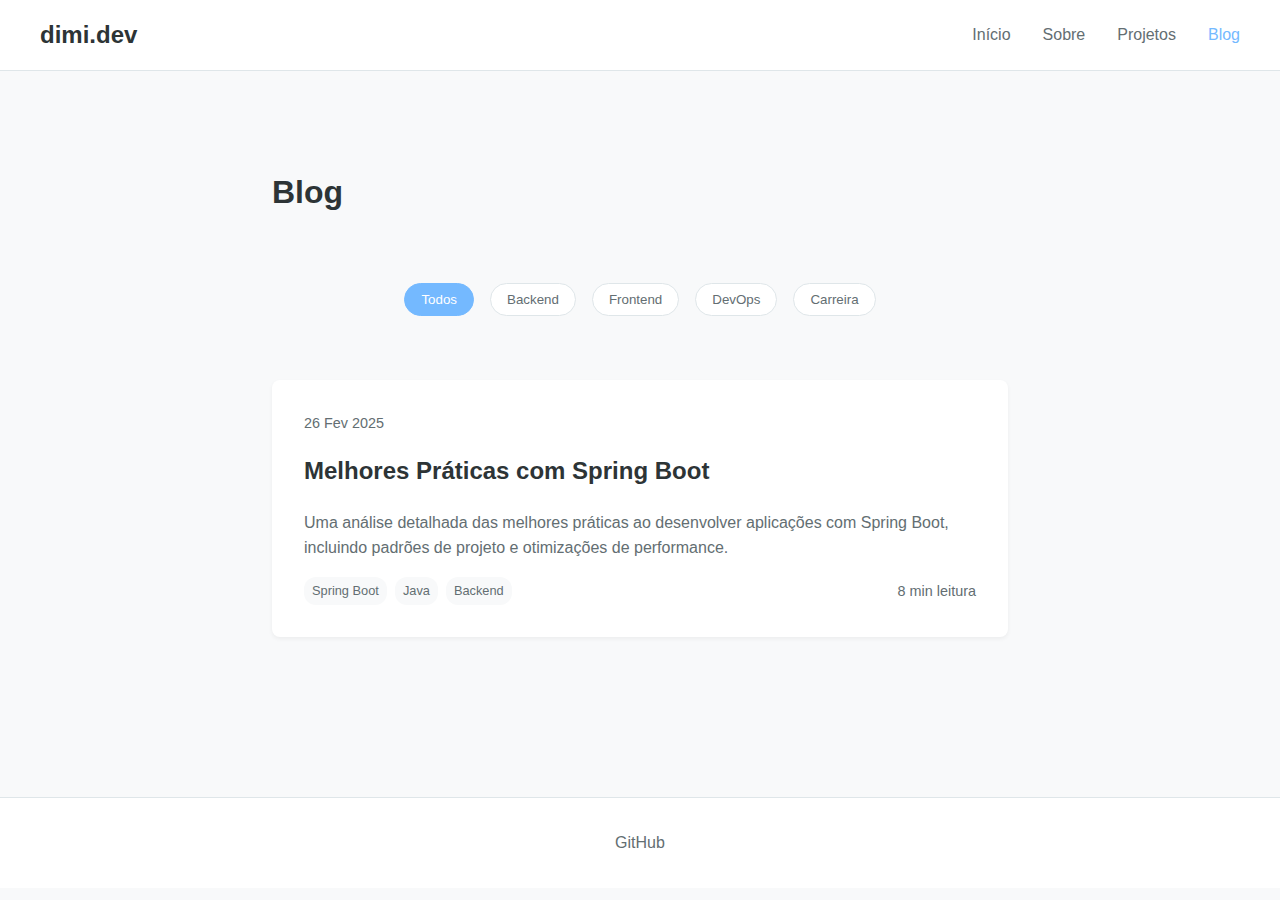
==== pages/blog/index.html @ 65cc78b2 "feat: blog" ====
<!DOCTYPE html>
<html lang="pt-BR">
<head>
    <meta charset="UTF-8">
    <meta name="viewport" content="width=device-width, initial-scale=1.0">
    <link rel="icon" href="/assets/img/favicon.ico" type="image/x-icon">
    <title>Blog | dimi.dev</title>
    <meta name="description" content="Artigos sobre desenvolvimento, tecnologia e experiências em programação">
    <link rel="stylesheet" href="/assets/css/style.css">
    <link rel="stylesheet" href="/assets/css/components/header.css">
    <link rel="stylesheet" href="/assets/css/pages/blog.css">
</head>
<body>
    <header class="header">
        <nav class="nav-container">
            <div class="logo">dimi.dev</div>
            <ul class="nav-links">
                <li><a href="/">Início</a></li>
                <li><a href="/pages/about.html">Sobre</a></li>
                <li><a href="/pages/projects.html">Projetos</a></li>
                <li><a href="/pages/blog" class="active">Blog</a></li>
            </ul>
        </nav>
    </header>

    <main class="main-content">
        <section class="blog-section">
            <h1>Blog</h1>
            
            <div class="blog-categories">
                <button class="category-btn active" data-category="all">Todos</button>
                <button class="category-btn" data-category="backend">Backend</button>
                <button class="category-btn" data-category="frontend">Frontend</button>
                <button class="category-btn" data-category="devops">DevOps</button>
                <button class="category-btn" data-category="career">Carreira</button>
            </div>

            <div class="posts-grid">
                <!-- Exemplo de post -->
                <article class="post-card" data-categories='["backend", "java"]'>
                    <div class="post-date">26 Fev 2025</div>
                    <h2 class="post-title">
                        <a href="/pages/blog/posts/spring-boot-best-practices.html">
                            Melhores Práticas com Spring Boot
                        </a>
                    </h2>
                    <p class="post-excerpt">
                        Uma análise detalhada das melhores práticas ao desenvolver aplicações com Spring Boot,
                        incluindo padrões de projeto e otimizações de performance.
                    </p>
                    <div class="post-meta">
                        <div class="post-tags">
                            <span class="tag">Spring Boot</span>
                            <span class="tag">Java</span>
                            <span class="tag">Backend</span>
                        </div>
                        <span class="read-time">8 min leitura</span>
                    </div>
                </article>
            </div>
        </section>
    </main>

    <footer class="footer">
        <div class="footer-content">
            <div class="social-links">
                <a href="https://github.com/dimidotdev" target="_blank" rel="noopener">GitHub</a>
            </div>
        </div>
    </footer>

    <script src="/assets/js/main.js"></script>
    <script src="/assets/js/blog.js"></script>
</body>
</html>
---- assets/css/style.css ----
:root {
  /* Cores principais - tons pastel suaves */
  --bg-primary: #f8f9fa;
  --bg-secondary: #ffffff;
  --text-primary: #2d3436;
  --text-secondary: #636e72;
  --accent-color: #74b9ff;
  --border-color: #dfe6e9;
  
  /* Espaçamento */
  --spacing-xs: 0.5rem;
  --spacing-sm: 1rem;
  --spacing-md: 2rem;
  --spacing-lg: 4rem;
  
  /* Fontes */
  --font-sans: -apple-system, BlinkMacSystemFont, 'Segoe UI', Roboto, Oxygen,
               Ubuntu, Cantarell, 'Open Sans', 'Helvetica Neue', sans-serif;
}

* {
  margin: 0;
  padding: 0;
  box-sizing: border-box;
}

body {
  font-family: var(--font-sans);
  background-color: var(--bg-primary);
  color: var(--text-primary);
  line-height: 1.6;
}

.header {
  background-color: var(--bg-secondary);
  border-bottom: 1px solid var(--border-color);
  padding: var(--spacing-sm) var(--spacing-md);
  position: sticky;
  top: 0;
  z-index: 1000;
}

.nav-container {
  max-width: 1200px;
  margin: 0 auto;
  display: flex;
  justify-content: space-between;
  align-items: center;
}

.logo {
  font-size: 1.5rem;
  font-weight: 600;
  color: var(--text-primary);
}

.nav-links {
  display: flex;
  gap: var(--spacing-md);
  list-style: none;
}

.nav-links a {
  text-decoration: none;
  color: var(--text-secondary);
  transition: color 0.3s ease;
}

.nav-links a:hover,
.nav-links a.active {
  color: var(--accent-color);
}

.main-content {
  max-width: 1200px;
  margin: 0 auto;
  padding: var(--spacing-lg);
}

.hero {
  text-align: center;
  padding: var(--spacing-lg) 0;
}

.title {
  font-size: 3rem;
  margin-bottom: var(--spacing-sm);
}

.subtitle {
  font-size: 1.5rem;
  color: var(--text-secondary);
  margin-bottom: var(--spacing-md);
}

.tech-stack {
  display: flex;
  gap: var(--spacing-sm);
  justify-content: center;
  flex-wrap: wrap;
}

.tech {
  padding: var(--spacing-xs) var(--spacing-sm);
  background-color: var(--bg-secondary);
  border: 1px solid var(--border-color);
  border-radius: 20px;
  font-size: 0.9rem;
}

/* Seções */
section {
  margin-bottom: var(--spacing-lg);
}

h2 {
  font-size: 2rem;
  margin-bottom: var(--spacing-md);
}

/* Grid para projetos e posts */
.projects-grid,
.posts-grid {
  display: grid;
  grid-template-columns: repeat(auto-fit, minmax(300px, 1fr));
  gap: var(--spacing-md);
}

/* Footer */
.footer {
  background-color: var(--bg-secondary);
  border-top: 1px solid var(--border-color);
  padding: var(--spacing-md);
  margin-top: var(--spacing-lg);
}

.footer-content {
  max-width: 1200px;
  margin: 0 auto;
  text-align: center;
}

.social-links a {
  color: var(--text-secondary);
  text-decoration: none;
  margin: 0 var(--spacing-sm);
}

.social-links a:hover {
  color: var(--accent-color);
}

/* Responsividade */
@media (max-width: 768px) {
  .nav-container {
      flex-direction: column;
      gap: var(--spacing-sm);
  }

  .nav-links {
      gap: var(--spacing-sm);
  }

  .title {
      font-size: 2rem;
  }

  .subtitle {
      font-size: 1.2rem;
  }
}
---- assets/css/pages/blog.css ----
.blog-section {
  max-width: 800px;
  margin: 0 auto;
  padding: var(--spacing-md);
}

.blog-categories {
  display: flex;
  gap: var(--spacing-sm);
  margin: var(--spacing-lg) 0;
  flex-wrap: wrap;
  justify-content: center;
}

.category-btn {
  padding: var(--spacing-xs) var(--spacing-sm);
  border: 1px solid var(--border-color);
  background: var(--bg-secondary);
  color: var(--text-secondary);
  border-radius: 20px;
  cursor: pointer;
  transition: all 0.3s ease;
}

.category-btn:hover,
.category-btn.active {
  background: var(--accent-color);
  color: white;
  border-color: var(--accent-color);
}

.posts-grid {
  display: flex;
  flex-direction: column;
  gap: var(--spacing-lg);
  margin-top: var(--spacing-lg);
}

.post-card {
  background: var(--bg-secondary);
  border-radius: 8px;
  padding: var(--spacing-md);
  box-shadow: 0 2px 4px rgba(0, 0, 0, 0.05);
  transition: transform 0.3s ease;
}

.post-card:hover {
  transform: translateY(-2px);
}

.post-date {
  color: var(--text-secondary);
  font-size: 0.9rem;
  margin-bottom: var(--spacing-xs);
}

.post-title {
  margin-bottom: var(--spacing-sm);
}

.post-title a {
  color: var(--text-primary);
  text-decoration: none;
  font-size: 1.5rem;
  line-height: 1.4;
}

.post-title a:hover {
  color: var(--accent-color);
}

.post-excerpt {
  color: var(--text-secondary);
  line-height: 1.6;
  margin-bottom: var(--spacing-sm);
}

.post-meta {
  display: flex;
  justify-content: space-between;
  align-items: center;
  margin-top: var(--spacing-sm);
}

.post-tags {
  display: flex;
  gap: var(--spacing-xs);
  flex-wrap: wrap;
}

.tag {
  background: var(--bg-primary);
  padding: 4px 8px;
  border-radius: 12px;
  font-size: 0.8rem;
  color: var(--text-secondary);
}

.read-time {
  color: var(--text-secondary);
  font-size: 0.9rem;
}

@media (max-width: 768px) {
  .blog-categories {
      justify-content: flex-start;
      overflow-x: auto;
      padding-bottom: var(--spacing-xs);
  }
  
  .post-meta {
      flex-direction: column;
      align-items: flex-start;
      gap: var(--spacing-xs);
  }
}
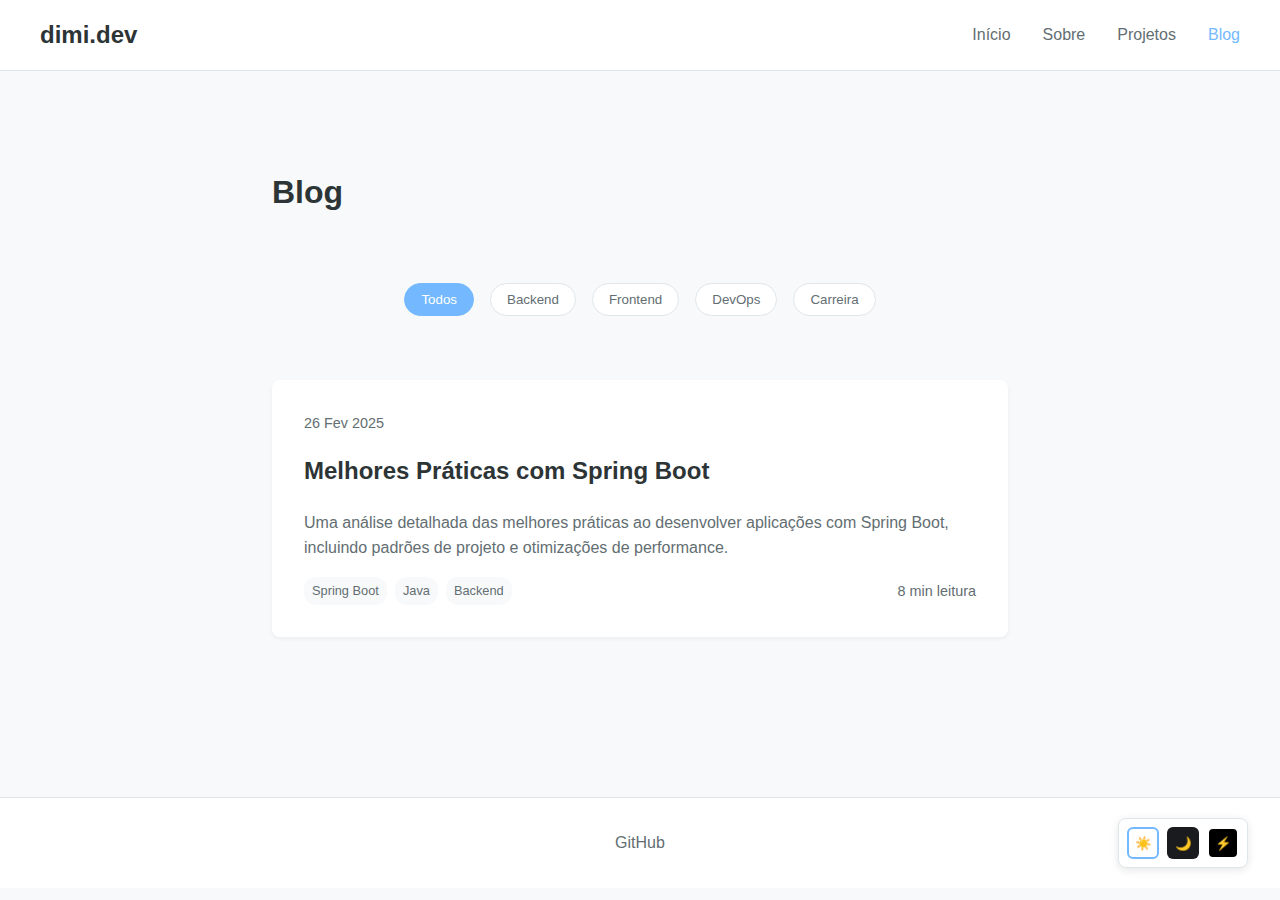
==== commit 45458eee: "feat: theme" ====
--- a/pages/blog/index.html
+++ b/pages/blog/index.html
@@ -9,6 +9,9 @@
     <link rel="stylesheet" href="/assets/css/style.css">
     <link rel="stylesheet" href="/assets/css/components/header.css">
     <link rel="stylesheet" href="/assets/css/pages/blog.css">
+    <meta name="color-scheme" content="light dark">
+    <script src="/assets/js/theme.js"></script>
+    <link rel="stylesheet" href="/assets/css/themes.css">
 </head>
 <body>
     <header class="header">
@@ -21,6 +24,18 @@
                 <li><a href="/pages/blog" class="active">Blog</a></li>
             </ul>
         </nav>
+        <div class="theme-switcher">
+            <button class="theme-btn" data-theme="light" title="Tema Claro">
+                ☀️
+            </button>
+            <button class="theme-btn" data-theme="dark" title="Tema Escuro">
+                🌙
+            </button>
+            <button class="theme-btn" data-theme="high-contrast" title="Alto Contraste">
+                ⚡
+            </button>
+        </div>
+    </nav>
     </header>
 
     <main class="main-content">
--- a/assets/css/themes.css
+++ b/assets/css/themes.css
@@ -0,0 +1,131 @@
+/* Temas */
+:root {
+  /* Tema Claro (Padrão) */
+  --light-bg-primary: #f8f9fa;
+  --light-bg-secondary: #ffffff;
+  --light-text-primary: #2d3436;
+  --light-text-secondary: #636e72;
+  --light-accent-color: #74b9ff;
+  --light-border-color: #dfe6e9;
+  --light-hover-color: #0984e3;
+  --light-code-bg: #f1f3f5;
+
+  /* Tema Escuro */
+  --dark-bg-primary: #1a1b1e;
+  --dark-bg-secondary: #2d2e32;
+  --dark-text-primary: #e9ecef;
+  --dark-text-secondary: #adb5bd;
+  --dark-accent-color: #74b9ff;
+  --dark-border-color: #4a4b4f;
+  --dark-hover-color: #0984e3;
+  --dark-code-bg: #2d2e32;
+
+  /* Tema Alto Contraste */
+  --hc-bg-primary: #000000;
+  --hc-bg-secondary: #0a0a0a;
+  --hc-text-primary: #ffffff;
+  --hc-text-secondary: #f8f9fa;
+  --hc-accent-color: #ffff00;
+  --hc-border-color: #ffffff;
+  --hc-hover-color: #ffff00;
+  --hc-code-bg: #1a1a1a;
+}
+
+/* Tema Claro (Padrão) */
+:root[data-theme="light"] {
+  --bg-primary: var(--light-bg-primary);
+  --bg-secondary: var(--light-bg-secondary);
+  --text-primary: var(--light-text-primary);
+  --text-secondary: var(--light-text-secondary);
+  --accent-color: var(--light-accent-color);
+  --border-color: var(--light-border-color);
+  --hover-color: var(--light-hover-color);
+  --code-bg: var(--light-code-bg);
+}
+
+/* Tema Escuro */
+:root[data-theme="dark"] {
+  --bg-primary: var(--dark-bg-primary);
+  --bg-secondary: var(--dark-bg-secondary);
+  --text-primary: var(--dark-text-primary);
+  --text-secondary: var(--dark-text-secondary);
+  --accent-color: var(--dark-accent-color);
+  --border-color: var(--dark-border-color);
+  --hover-color: var(--dark-hover-color);
+  --code-bg: var(--dark-code-bg);
+}
+
+/* Tema Alto Contraste */
+:root[data-theme="high-contrast"] {
+  --bg-primary: var(--hc-bg-primary);
+  --bg-secondary: var(--hc-bg-secondary);
+  --text-primary: var(--hc-text-primary);
+  --text-secondary: var(--hc-text-secondary);
+  --accent-color: var(--hc-accent-color);
+  --border-color: var(--hc-border-color);
+  --hover-color: var(--hc-hover-color);
+  --code-bg: var(--hc-code-bg);
+}
+
+/* Transições suaves entre temas */
+body {
+  transition: background-color 0.3s ease, color 0.3s ease;
+}
+
+/* Seletor de Tema Component */
+.theme-switcher {
+  position: fixed;
+  bottom: 2rem;
+  right: 2rem;
+  background: var(--bg-secondary);
+  border: 1px solid var(--border-color);
+  border-radius: 8px;
+  padding: 0.5rem;
+  box-shadow: 0 2px 8px rgba(0, 0, 0, 0.1);
+  z-index: 1000;
+  display: flex;
+  gap: 0.5rem;
+}
+
+.theme-btn {
+  width: 32px;
+  height: 32px;
+  border-radius: 6px;
+  border: 2px solid transparent;
+  cursor: pointer;
+  display: flex;
+  align-items: center;
+  justify-content: center;
+  transition: all 0.3s ease;
+}
+
+.theme-btn:hover {
+  transform: scale(1.1);
+}
+
+.theme-btn.active {
+  border-color: var(--accent-color);
+}
+
+.theme-btn[data-theme="light"] {
+  background: #ffffff;
+  color: #2d3436;
+}
+
+.theme-btn[data-theme="dark"] {
+  background: #1a1b1e;
+  color: #ffffff;
+}
+
+.theme-btn[data-theme="high-contrast"] {
+  background: #000000;
+  color: #ffffff;
+  border: 2px solid #ffffff;
+}
+
+@media (max-width: 768px) {
+  .theme-switcher {
+      bottom: 1rem;
+      right: 1rem;
+  }
+}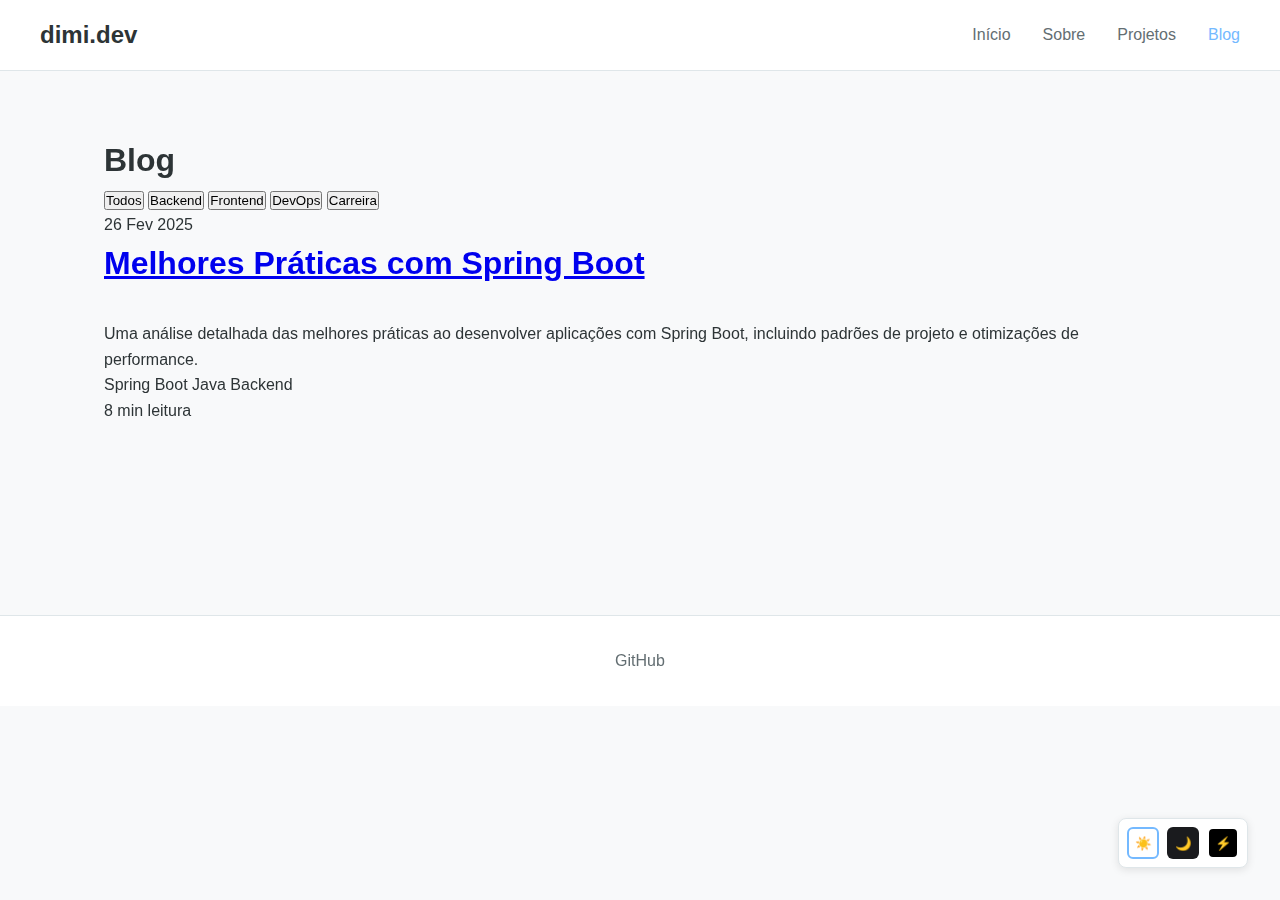
==== commit 8139089b: "fix: themes" ====
--- a/pages/blog/index.html
+++ b/pages/blog/index.html
@@ -3,15 +3,18 @@
 <head>
     <meta charset="UTF-8">
     <meta name="viewport" content="width=device-width, initial-scale=1.0">
+    <meta name="color-scheme" content="light dark">
     <link rel="icon" href="/assets/img/favicon.ico" type="image/x-icon">
-    <title>Blog | dimi.dev</title>
-    <meta name="description" content="Artigos sobre desenvolvimento, tecnologia e experiências em programação">
+    <title>dimi.dev</title>
+    <meta name="description" content="Portfolio de desenvolvedor fullstack especializado em Java, Spring, React e tecnologias web modernas">
+    
+    <!-- Estilos -->
     <link rel="stylesheet" href="/assets/css/style.css">
     <link rel="stylesheet" href="/assets/css/components/header.css">
-    <link rel="stylesheet" href="/assets/css/pages/blog.css">
-    <meta name="color-scheme" content="light dark">
-    <script src="/assets/js/theme.js"></script>
+    <link rel="stylesheet" href="/assets/css/pages/home.css">
     <link rel="stylesheet" href="/assets/css/themes.css">
+    <link rel="stylesheet" href="/assets/css/animations.css">
+    <link rel="stylesheet" href="/assets/css/components/notifications.css">
 </head>
 <body>
     <header class="header">
@@ -84,7 +87,66 @@
         </div>
     </footer>
 
+    <!-- Scripts -->
     <script src="/assets/js/main.js"></script>
     <script src="/assets/js/blog.js"></script>
+    <script src="/assets/js/main.js"></script>
+    <script src="/assets/js/theme.js"></script>
+    <script src="/assets/js/matrix-effect.js"></script>
+    <script src="/assets/js/notifications.js"></script>
+    <script src="/assets/js/idle-detector.js"></script>
+    <script src="/assets/js/performance.js"></script>
+    <script src="/assets/js/keyboard-shortcuts.js"></script>
+
+    <script>
+        // Inicialização de todos os componentes
+        document.addEventListener('DOMContentLoaded', () => {
+            // Inicializar o gerenciador de temas
+            const themeManager = new ThemeManager();
+
+            // Inicializar o efeito matrix
+            const matrixEffect = new MatrixEffect();
+            
+            // Observar mudanças de tema para ativar/desativar efeito matrix
+            const observer = new MutationObserver((mutations) => {
+                mutations.forEach((mutation) => {
+                    if (mutation.attributeName === 'data-theme') {
+                        const currentTheme = document.documentElement.getAttribute('data-theme');
+                        if (currentTheme === 'high-contrast') {
+                            matrixEffect.start();
+                            NotificationSystem.show('Modo Matrix ativado! 🎭', 'info');
+                        } else {
+                            matrixEffect.stop();
+                        }
+                    }
+                });
+            });
+
+            observer.observe(document.documentElement, {
+                attributes: true,
+                attributeFilter: ['data-theme']
+            });
+
+            // Inicializar detector de inatividade
+            new IdleDetector();
+
+            // Inicializar otimizador de performance
+            PerformanceOptimizer.initializeLazyLoading();
+
+            // Inicializar atalhos de teclado
+            KeyboardShortcuts.initialize();
+
+            // Configurar notificações para mudança de tema
+            const originalSetTheme = themeManager.setTheme.bind(themeManager);
+            themeManager.setTheme = (theme) => {
+                originalSetTheme(theme);
+                const themeNames = {
+                    'light': 'claro ☀️',
+                    'dark': 'escuro 🌙',
+                };
+                NotificationSystem.show(`Tema ${themeNames[theme]} ativado!`, 'success');
+            };
+        });
+    </script>
 </body>
 </html>--- a/assets/css/themes.css
+++ b/assets/css/themes.css
@@ -25,9 +25,9 @@
   --hc-bg-secondary: #0a0a0a;
   --hc-text-primary: #ffffff;
   --hc-text-secondary: #f8f9fa;
-  --hc-accent-color: #ffff00;
+  --hc-accent-color: #2a79f8;
   --hc-border-color: #ffffff;
-  --hc-hover-color: #ffff00;
+  --hc-hover-color: #2a79f8;
   --hc-code-bg: #1a1a1a;
 }
 
--- a/assets/css/animations.css
+++ b/assets/css/animations.css
@@ -0,0 +1,34 @@
+/* Animações de transição suaves */
+.fade-transition {
+  animation: fadeIn 0.3s ease-in-out;
+}
+
+@keyframes fadeIn {
+  from {
+      opacity: 0;
+      transform: translateY(10px);
+  }
+  to {
+      opacity: 1;
+      transform: translateY(0);
+  }
+}
+
+/* Animação para cards */
+.card-hover {
+  transition: all 0.3s cubic-bezier(0.4, 0, 0.2, 1);
+}
+
+.card-hover:hover {
+  transform: translateY(-4px);
+  box-shadow: 0 12px 24px rgba(0, 0, 0, 0.1);
+}
+
+/* Animação para o switch de tema */
+.theme-btn {
+  transition: transform 0.2s cubic-bezier(0.4, 0, 0.2, 1);
+}
+
+.theme-btn:hover {
+  transform: rotate(12deg) scale(1.1);
+}--- a/assets/css/components/notifications.css
+++ b/assets/css/components/notifications.css
@@ -0,0 +1,39 @@
+.notification {
+  position: fixed;
+  top: 20px;
+  right: 20px;
+  padding: 12px 24px;
+  border-radius: 8px;
+  background: var(--bg-secondary);
+  color: var(--text-primary);
+  box-shadow: 0 4px 12px rgba(0, 0, 0, 0.15);
+  z-index: 1000;
+  max-width: 300px;
+}
+
+.notification.success {
+  border-left: 4px solid #00b894;
+}
+
+.notification.info {
+  border-left: 4px solid #0984e3;
+}
+
+.notification.warning {
+  border-left: 4px solid #fdcb6e;
+}
+
+.notification.error {
+  border-left: 4px solid #d63031;
+}
+
+@media (max-width: 768px) {
+  .notification {
+      top: auto;
+      bottom: 80px;
+      right: 20px;
+      left: 20px;
+      max-width: none;
+      text-align: center;
+  }
+}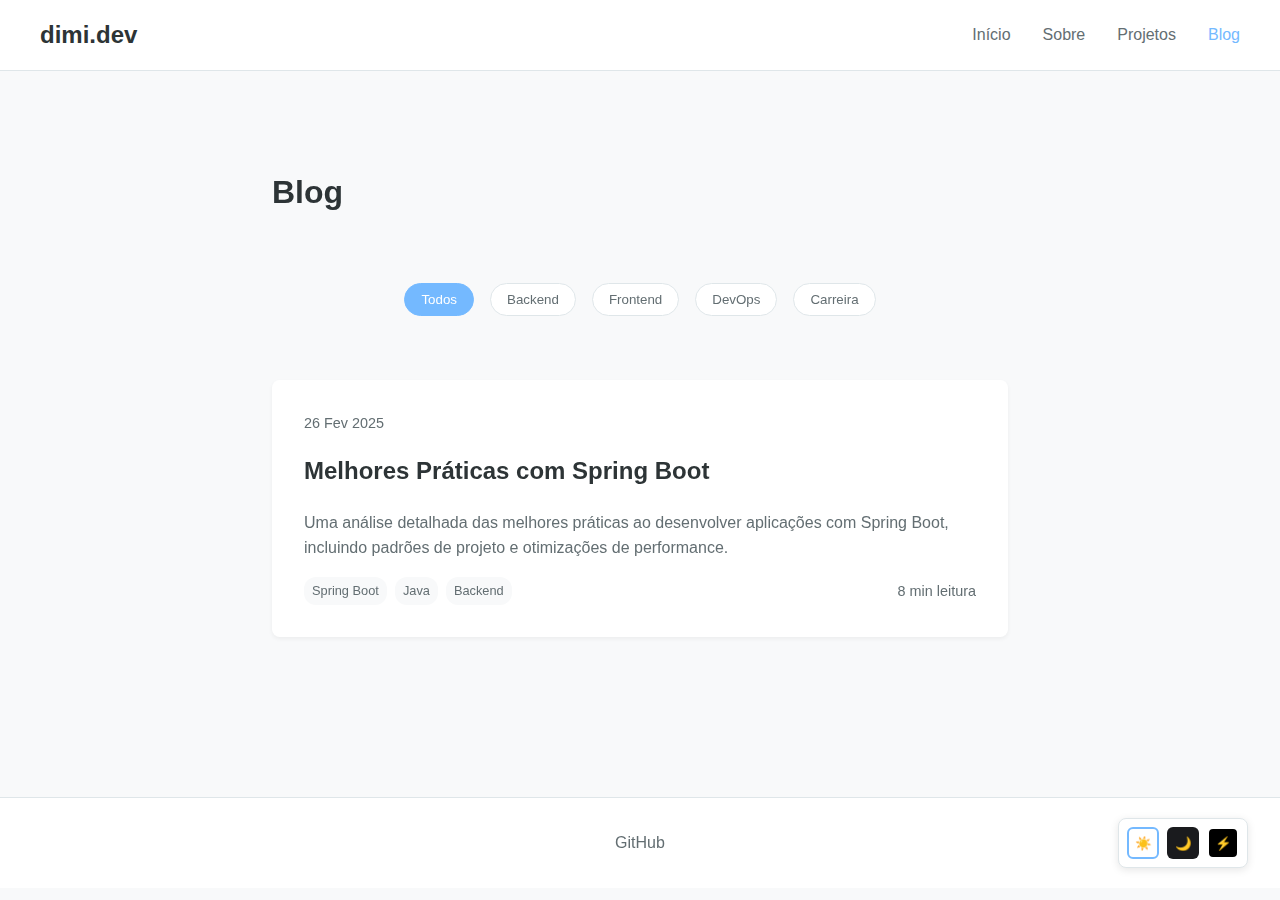
==== commit 07063f08: "fix: style broke bc a quote mark omg" ====
--- a/pages/blog/index.html
+++ b/pages/blog/index.html
@@ -11,9 +11,9 @@
     <!-- Estilos -->
     <link rel="stylesheet" href="/assets/css/style.css">
     <link rel="stylesheet" href="/assets/css/components/header.css">
-    <link rel="stylesheet" href="/assets/css/pages/home.css">
     <link rel="stylesheet" href="/assets/css/themes.css">
     <link rel="stylesheet" href="/assets/css/animations.css">
+    <link rel="stylesheet" href="/assets/css/pages/blog.css">
     <link rel="stylesheet" href="/assets/css/components/notifications.css">
 </head>
 <body>
--- a/assets/css/pages/blog.css
+++ b/assets/css/pages/blog.css
@@ -0,0 +1,116 @@
+.blog-section {
+  max-width: 800px;
+  margin: 0 auto;
+  padding: var(--spacing-md);
+}
+
+.blog-categories {
+  display: flex;
+  gap: var(--spacing-sm);
+  margin: var(--spacing-lg) 0;
+  flex-wrap: wrap;
+  justify-content: center;
+}
+
+.category-btn {
+  padding: var(--spacing-xs) var(--spacing-sm);
+  border: 1px solid var(--border-color);
+  background: var(--bg-secondary);
+  color: var(--text-secondary);
+  border-radius: 20px;
+  cursor: pointer;
+  transition: all 0.3s ease;
+}
+
+.category-btn:hover,
+.category-btn.active {
+  background: var(--accent-color);
+  color: white;
+  border-color: var(--accent-color);
+}
+
+.posts-grid {
+  display: flex;
+  flex-direction: column;
+  gap: var(--spacing-lg);
+  margin-top: var(--spacing-lg);
+}
+
+.post-card {
+  background: var(--bg-secondary);
+  border-radius: 8px;
+  padding: var(--spacing-md);
+  box-shadow: 0 2px 4px rgba(0, 0, 0, 0.05);
+  transition: transform 0.3s ease;
+}
+
+.post-card:hover {
+  transform: translateY(-2px);
+}
+
+.post-date {
+  color: var(--text-secondary);
+  font-size: 0.9rem;
+  margin-bottom: var(--spacing-xs);
+}
+
+.post-title {
+  margin-bottom: var(--spacing-sm);
+}
+
+.post-title a {
+  color: var(--text-primary);
+  text-decoration: none;
+  font-size: 1.5rem;
+  line-height: 1.4;
+}
+
+.post-title a:hover {
+  color: var(--accent-color);
+}
+
+.post-excerpt {
+  color: var(--text-secondary);
+  line-height: 1.6;
+  margin-bottom: var(--spacing-sm);
+}
+
+.post-meta {
+  display: flex;
+  justify-content: space-between;
+  align-items: center;
+  margin-top: var(--spacing-sm);
+}
+
+.post-tags {
+  display: flex;
+  gap: var(--spacing-xs);
+  flex-wrap: wrap;
+}
+
+.tag {
+  background: var(--bg-primary);
+  padding: 4px 8px;
+  border-radius: 12px;
+  font-size: 0.8rem;
+  color: var(--text-secondary);
+}
+
+.read-time {
+  color: var(--text-secondary);
+  font-size: 0.9rem;
+}
+
+@media (max-width: 768px) {
+  .blog-categories {
+      justify-content: flex-start;
+      overflow-x: auto;
+      padding-bottom: var(--spacing-xs);
+  }
+  
+  .post-meta {
+      flex-direction: column;
+      align-items: flex-start;
+      gap: var(--spacing-xs);
+  }
+}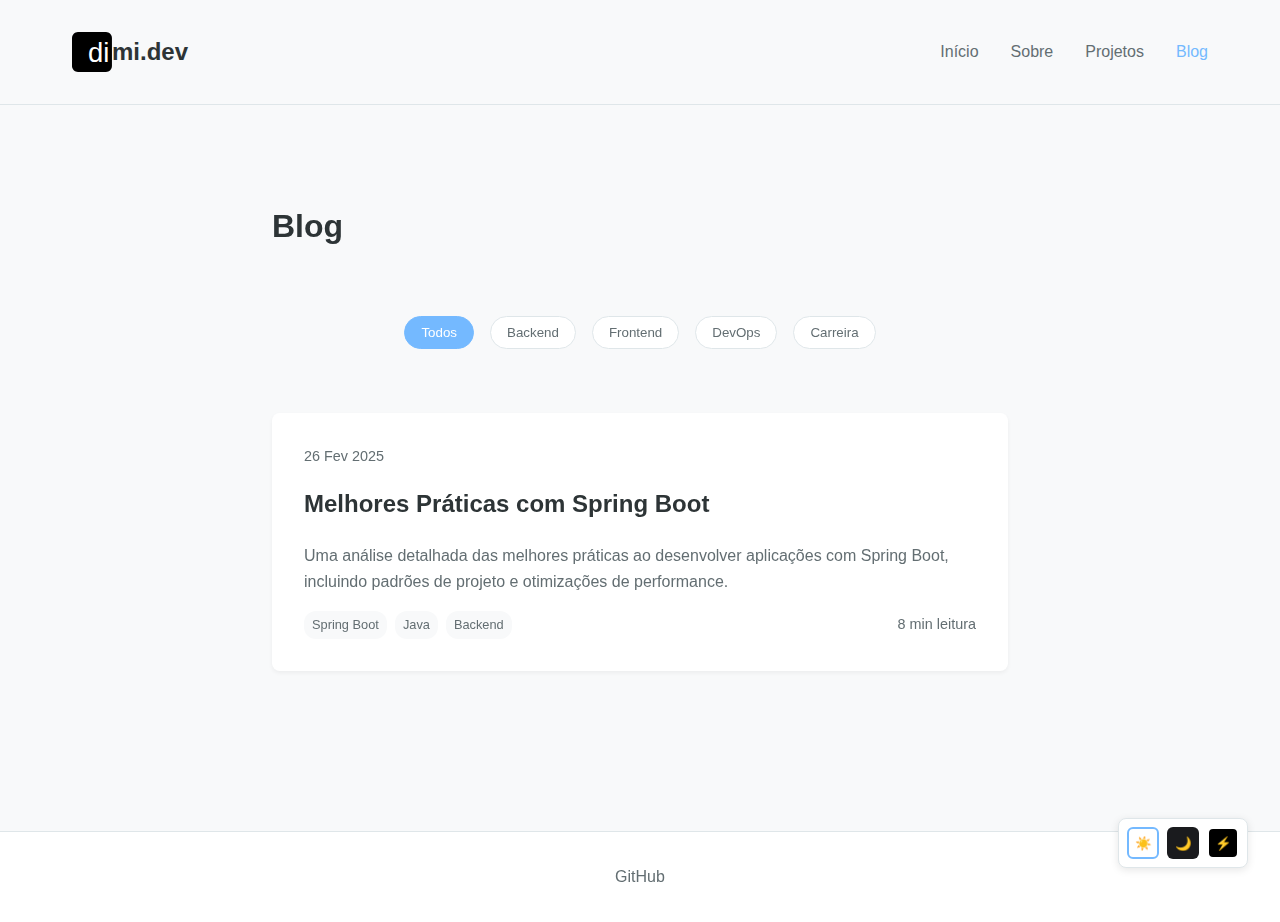
==== commit f06d6595: "refactored page styles, added mobile support" ====
--- a/pages/blog/index.html
+++ b/pages/blog/index.html
@@ -15,11 +15,21 @@
     <link rel="stylesheet" href="/assets/css/animations.css">
     <link rel="stylesheet" href="/assets/css/pages/blog.css">
     <link rel="stylesheet" href="/assets/css/components/notifications.css">
+    <link rel="stylesheet" href="/assets/css/mobile.css">
+    <link rel="stylesheet" href="/assets/css/components/header.css">
 </head>
 <body>
     <header class="header">
         <nav class="nav-container">
-            <div class="logo">dimi.dev</div>
+            <div class="logo">
+                <button class="mobile-menu-btn" aria-label="Menu">
+                    ☰
+                </button>
+                <a href="/" class="logo-link">
+                    <img src="/assets/img/logo.svg" alt="Logo dimi.dev" class="logo-img">
+                    mi.dev
+                </a>
+            </div>
             <ul class="nav-links">
                 <li><a href="/">Início</a></li>
                 <li><a href="/pages/about.html">Sobre</a></li>
@@ -97,6 +107,7 @@
     <script src="/assets/js/idle-detector.js"></script>
     <script src="/assets/js/performance.js"></script>
     <script src="/assets/js/keyboard-shortcuts.js"></script>
+    <script src="/assets/js/mobile-menu.js"></script>
 
     <script>
         // Inicialização de todos os componentes
--- a/assets/css/style.css
+++ b/assets/css/style.css
@@ -49,9 +49,24 @@
 }
 
 .logo {
+  display: flex;
+  align-items: center;
+  gap: var(--spacing-xs);
+}
+
+.logo a {
   font-size: 1.5rem;
   font-weight: 600;
   color: var(--text-primary);
+  text-decoration: none;
+  display: flex;
+  align-items: center;
+}
+
+.logo img {
+  width: 40px;
+  height: 40px;
+  margin-right: 0;
 }
 
 .nav-links {
--- a/assets/css/components/header.css
+++ b/assets/css/components/header.css
@@ -0,0 +1,160 @@
+/* Header Responsivo */
+.header {
+  position: sticky;
+  top: 0;
+  z-index: 100;
+  background: var(--bg-primary);
+  border-bottom: 1px solid var(--border-color);
+}
+
+.nav-container {
+  max-width: 1200px;
+  margin: 0 auto;
+  padding: 1rem 2rem;
+  display: flex;
+  justify-content: space-between;
+  align-items: center;
+}
+
+.logo {
+  font-size: 1.25rem;
+  font-weight: 600;
+  color: var(--text-primary);
+}
+
+.nav-links {
+  display: flex;
+  gap: 2rem;
+  list-style: none;
+}
+
+.nav-links a {
+  text-decoration: none;
+  color: var(--text-secondary);
+  transition: color 0.3s ease;
+}
+
+.nav-links a:hover,
+.nav-links a.active {
+  color: var(--accent-color);
+}
+
+.mobile-menu-btn {
+  display: none;
+  background: none;
+  border: none;
+  color: var(--text-primary);
+  font-size: 1.5rem;
+  cursor: pointer;
+  padding: 0.5rem;
+}
+
+@media (max-width: 768px) {
+  .mobile-menu-btn {
+      display: block;
+  }
+
+  .nav-links {
+      position: fixed;
+      top: 60px; /* altura do header */
+      left: 0;
+      right: 0;
+      background: var(--bg-primary);
+      padding: 1rem;
+      flex-direction: column;
+      align-items: center;
+      gap: 1rem;
+      border-bottom: 1px solid var(--border-color);
+      transform: translateY(-100%);
+      opacity: 0;
+      transition: all 0.3s ease;
+  }
+
+  .nav-links.active {
+      transform: translateY(0);
+      opacity: 1;
+  }
+}
+
+.header {
+  position: sticky;
+  top: 0;
+  z-index: 100;
+  background: var(--bg-primary);
+  border-bottom: 1px solid var(--border-color);
+}
+
+.nav-container {
+  max-width: 1200px;
+  margin: 0 auto;
+  padding: 1rem 2rem;
+  display: flex;
+  justify-content: space-between;
+  align-items: center;
+  position: relative; /* Para posicionamento do menu mobile */
+}
+
+.mobile-menu-btn {
+  display: none;
+  background: none;
+  border: none;
+  color: var(--text-primary);
+  font-size: 1.5rem;
+  cursor: pointer;
+  padding: 0.5rem;
+  z-index: 102; /* Garantir que fique acima do menu */
+}
+
+@media (max-width: 768px) {
+  .nav-container {
+      padding: 0.75rem 1rem;
+  }
+
+  .mobile-menu-btn {
+      display: flex;
+      align-items: center;
+      justify-content: center;
+      width: 40px;
+      height: 40px;
+      border-radius: 8px;
+      transition: background-color 0.3s ease;
+  }
+
+  .mobile-menu-btn:hover {
+      background: var(--bg-secondary);
+  }
+
+  .nav-links {
+      position: fixed;
+      top: 0;
+      left: 0;
+      right: 0;
+      height: 100vh;
+      background: var(--bg-primary);
+      padding: 4rem 2rem 2rem;
+      flex-direction: column;
+      align-items: center;
+      gap: 1.5rem;
+      transform: translateX(100%);
+      opacity: 0;
+      transition: all 0.3s ease;
+      z-index: 101;
+  }
+
+  .nav-links.active {
+      transform: translateX(0);
+      opacity: 1;
+  }
+
+  .nav-links a {
+      font-size: 1.25rem;
+      padding: 0.5rem 1rem;
+      border-radius: 8px;
+      width: 100%;
+      text-align: center;
+  }
+
+  .nav-links a:hover {
+      background: var(--bg-secondary);
+  }
+}--- a/assets/css/mobile.css
+++ b/assets/css/mobile.css
@@ -0,0 +1,83 @@
+/* Ajustes globais para mobile */
+@media (max-width: 768px) {
+  :root {
+      --spacing-xs: 0.25rem;
+      --spacing-sm: 0.5rem;
+      --spacing-md: 1rem;
+      --spacing-lg: 1.5rem;
+      --spacing-xl: 2rem;
+  }
+
+  .section-container {
+      padding: 0 1rem;
+  }
+
+  h1 {
+      font-size: 2rem !important;
+  }
+
+  h2 {
+      font-size: 1.5rem !important;
+  }
+
+  /* Ajustes para o theme switcher */
+  .theme-switcher {
+      bottom: 1rem;
+      right: 1rem;
+      transform: scale(0.9);
+  }
+
+  /* Ajustes para notificações */
+  .notification {
+      width: calc(100% - 2rem);
+      left: 1rem;
+      right: 1rem;
+      bottom: 5rem;
+      top: auto;
+  }
+}
+
+/* Ajustes específicos para telas muito pequenas */
+@media (max-width: 360px) {
+  .hero-buttons {
+      flex-direction: column;
+      gap: 1rem;
+  }
+
+  .social-links {
+      flex-direction: column;
+      align-items: stretch;
+  }
+
+  .tech-stack {
+      grid-template-columns: 1fr;
+  }
+}
+
+/* Ajustes para landscape */
+@media (max-height: 500px) and (orientation: landscape) {
+  .hero {
+      min-height: auto;
+      padding: 2rem 0;
+  }
+
+  .nav-links.active {
+      max-height: 80vh;
+      overflow-y: auto;
+  }
+}
+
+/* Melhorias de toque para dispositivos móveis */
+@media (hover: none) {
+  .button,
+  .social-link,
+  .work-card,
+  .post-card {
+      -webkit-tap-highlight-color: transparent;
+  }
+
+  .work-overlay {
+      opacity: 1;
+      background: rgba(0, 0, 0, 0.5);
+  }
+}--- a/assets/css/components/header.css
+++ b/assets/css/components/header.css
@@ -0,0 +1,160 @@
+/* Header Responsivo */
+.header {
+  position: sticky;
+  top: 0;
+  z-index: 100;
+  background: var(--bg-primary);
+  border-bottom: 1px solid var(--border-color);
+}
+
+.nav-container {
+  max-width: 1200px;
+  margin: 0 auto;
+  padding: 1rem 2rem;
+  display: flex;
+  justify-content: space-between;
+  align-items: center;
+}
+
+.logo {
+  font-size: 1.25rem;
+  font-weight: 600;
+  color: var(--text-primary);
+}
+
+.nav-links {
+  display: flex;
+  gap: 2rem;
+  list-style: none;
+}
+
+.nav-links a {
+  text-decoration: none;
+  color: var(--text-secondary);
+  transition: color 0.3s ease;
+}
+
+.nav-links a:hover,
+.nav-links a.active {
+  color: var(--accent-color);
+}
+
+.mobile-menu-btn {
+  display: none;
+  background: none;
+  border: none;
+  color: var(--text-primary);
+  font-size: 1.5rem;
+  cursor: pointer;
+  padding: 0.5rem;
+}
+
+@media (max-width: 768px) {
+  .mobile-menu-btn {
+      display: block;
+  }
+
+  .nav-links {
+      position: fixed;
+      top: 60px; /* altura do header */
+      left: 0;
+      right: 0;
+      background: var(--bg-primary);
+      padding: 1rem;
+      flex-direction: column;
+      align-items: center;
+      gap: 1rem;
+      border-bottom: 1px solid var(--border-color);
+      transform: translateY(-100%);
+      opacity: 0;
+      transition: all 0.3s ease;
+  }
+
+  .nav-links.active {
+      transform: translateY(0);
+      opacity: 1;
+  }
+}
+
+.header {
+  position: sticky;
+  top: 0;
+  z-index: 100;
+  background: var(--bg-primary);
+  border-bottom: 1px solid var(--border-color);
+}
+
+.nav-container {
+  max-width: 1200px;
+  margin: 0 auto;
+  padding: 1rem 2rem;
+  display: flex;
+  justify-content: space-between;
+  align-items: center;
+  position: relative; /* Para posicionamento do menu mobile */
+}
+
+.mobile-menu-btn {
+  display: none;
+  background: none;
+  border: none;
+  color: var(--text-primary);
+  font-size: 1.5rem;
+  cursor: pointer;
+  padding: 0.5rem;
+  z-index: 102; /* Garantir que fique acima do menu */
+}
+
+@media (max-width: 768px) {
+  .nav-container {
+      padding: 0.75rem 1rem;
+  }
+
+  .mobile-menu-btn {
+      display: flex;
+      align-items: center;
+      justify-content: center;
+      width: 40px;
+      height: 40px;
+      border-radius: 8px;
+      transition: background-color 0.3s ease;
+  }
+
+  .mobile-menu-btn:hover {
+      background: var(--bg-secondary);
+  }
+
+  .nav-links {
+      position: fixed;
+      top: 0;
+      left: 0;
+      right: 0;
+      height: 100vh;
+      background: var(--bg-primary);
+      padding: 4rem 2rem 2rem;
+      flex-direction: column;
+      align-items: center;
+      gap: 1.5rem;
+      transform: translateX(100%);
+      opacity: 0;
+      transition: all 0.3s ease;
+      z-index: 101;
+  }
+
+  .nav-links.active {
+      transform: translateX(0);
+      opacity: 1;
+  }
+
+  .nav-links a {
+      font-size: 1.25rem;
+      padding: 0.5rem 1rem;
+      border-radius: 8px;
+      width: 100%;
+      text-align: center;
+  }
+
+  .nav-links a:hover {
+      background: var(--bg-secondary);
+  }
+}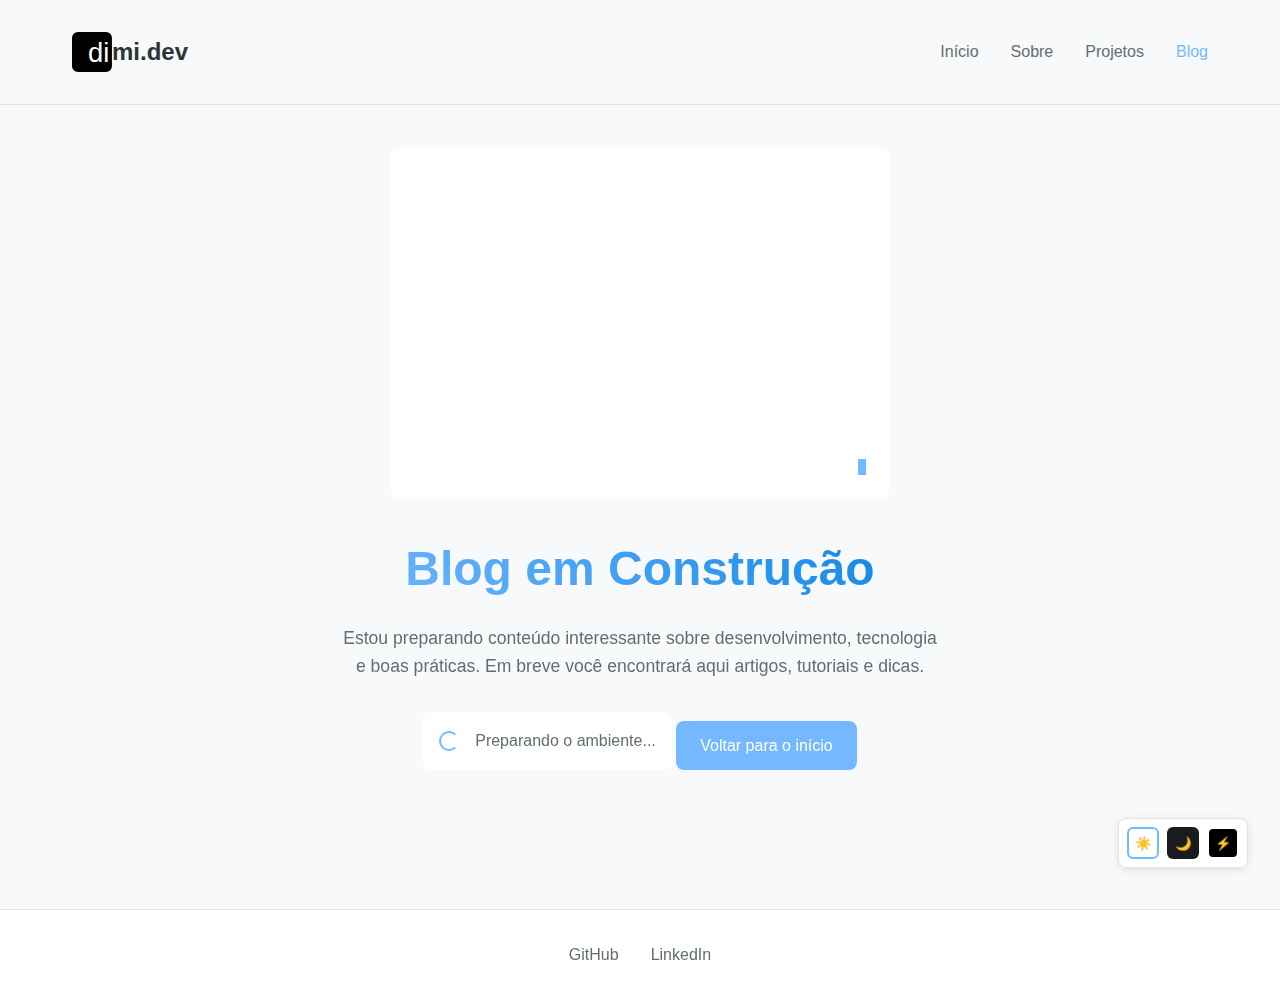
==== commit 266b267b: "fix: blog under construction" ====
--- a/pages/blog/index.html
+++ b/pages/blog/index.html
@@ -4,20 +4,20 @@
     <meta charset="UTF-8">
     <meta name="viewport" content="width=device-width, initial-scale=1.0">
     <meta name="color-scheme" content="light dark">
-    <link rel="icon" href="/assets/img/favicon.ico" type="image/x-icon">
-    <title>dimi.dev</title>
-    <meta name="description" content="Portfolio de desenvolvedor fullstack especializado em Java, Spring, React e tecnologias web modernas">
+    <title>Blog | Dimi Dev</title>
+    <meta name="description" content="Blog com artigos sobre desenvolvimento, tecnologia e boas práticas">
     
     <!-- Estilos -->
     <link rel="stylesheet" href="/assets/css/style.css">
     <link rel="stylesheet" href="/assets/css/components/header.css">
     <link rel="stylesheet" href="/assets/css/themes.css">
     <link rel="stylesheet" href="/assets/css/animations.css">
-    <link rel="stylesheet" href="/assets/css/pages/blog.css">
+    <link rel="stylesheet" href="/assets/css/pages/coming-soon.css">
     <link rel="stylesheet" href="/assets/css/components/notifications.css">
     <link rel="stylesheet" href="/assets/css/mobile.css">
     <link rel="stylesheet" href="/assets/css/components/header.css">
 </head>
+
 <body>
     <header class="header">
         <nav class="nav-container">
@@ -51,48 +51,52 @@
     </nav>
     </header>
 
-    <main class="main-content">
-        <section class="blog-section">
-            <h1>Blog</h1>
-            
-            <div class="blog-categories">
-                <button class="category-btn active" data-category="all">Todos</button>
-                <button class="category-btn" data-category="backend">Backend</button>
-                <button class="category-btn" data-category="frontend">Frontend</button>
-                <button class="category-btn" data-category="devops">DevOps</button>
-                <button class="category-btn" data-category="career">Carreira</button>
+    <main class="coming-soon">
+        <div class="container">
+            <div class="content">
+                <div class="animation-container">
+                    <div class="code-block">
+                        <pre><code>
+const blog = {
+    status: "Em construção 🚧",
+    progress: "loading...",
+    launch: "Em breve!",
+    author: "dimidotdev",
+    topics: [
+        "Desenvolvimento Web",
+        "Boas Práticas",
+        "Tutoriais",
+        "Tech Tips"
+    ]
+};
+                        </code></pre>
+                        <div class="cursor"></div>
+                    </div>
+                </div>
+                <h1>Blog em Construção</h1>
+                <p class="description">
+                    Estou preparando conteúdo interessante sobre desenvolvimento, 
+                    tecnologia e boas práticas. Em breve você encontrará aqui 
+                    artigos, tutoriais e dicas.
+                </p>
+                <div class="blog-notification">
+                    <div class="blog-notification-content">
+                        <div class="loader"></div>
+                        <span>Preparando o ambiente...</span>
+                    </div>
+                </div>
+                <a href="/" class="back-button">Voltar para o início</a>
             </div>
-
-            <div class="posts-grid">
-                <!-- Exemplo de post -->
-                <article class="post-card" data-categories='["backend", "java"]'>
-                    <div class="post-date">26 Fev 2025</div>
-                    <h2 class="post-title">
-                        <a href="/pages/blog/posts/spring-boot-best-practices.html">
-                            Melhores Práticas com Spring Boot
-                        </a>
-                    </h2>
-                    <p class="post-excerpt">
-                        Uma análise detalhada das melhores práticas ao desenvolver aplicações com Spring Boot,
-                        incluindo padrões de projeto e otimizações de performance.
-                    </p>
-                    <div class="post-meta">
-                        <div class="post-tags">
-                            <span class="tag">Spring Boot</span>
-                            <span class="tag">Java</span>
-                            <span class="tag">Backend</span>
-                        </div>
-                        <span class="read-time">8 min leitura</span>
-                    </div>
-                </article>
-            </div>
-        </section>
+        </div>
     </main>
 
     <footer class="footer">
         <div class="footer-content">
             <div class="social-links">
                 <a href="https://github.com/dimidotdev" target="_blank" rel="noopener">GitHub</a>
+            </div>
+            <div class="social-links">
+                <a href="https://linkedin.com/in/matheus-dimi-silva/" target="_blank" rel="noopener">LinkedIn</a>
             </div>
         </div>
     </footer>
--- a/assets/css/style.css
+++ b/assets/css/style.css
@@ -150,6 +150,8 @@
 }
 
 .footer-content {
+  display: flex;
+  justify-content: center;
   max-width: 1200px;
   margin: 0 auto;
   text-align: center;
--- a/assets/css/pages/coming-soon.css
+++ b/assets/css/pages/coming-soon.css
@@ -0,0 +1,161 @@
+.coming-soon {
+  min-height: calc(100vh - 160px); /* Ajuste baseado no header + footer */
+  display: flex;
+  align-items: center;
+  justify-content: center;
+  padding: 2rem;
+}
+
+.container {
+  max-width: 800px;
+  margin: 0 auto;
+}
+
+.content {
+  text-align: center;
+}
+
+.animation-container {
+  margin-bottom: 2rem;
+  position: relative;
+}
+
+.code-block {
+  background: var(--bg-secondary);
+  border-radius: 12px;
+  padding: 1.5rem;
+  text-align: left;
+  position: relative;
+  margin: 0 auto;
+  max-width: 500px;
+  overflow: hidden;
+}
+
+.code-block pre {
+  margin: 0;
+  font-family: 'Fira Code', monospace;
+  font-size: 0.9rem;
+  line-height: 1.5;
+  color: var(--text-primary);
+}
+
+.cursor {
+  position: absolute;
+  right: 1.5rem;
+  bottom: 1.5rem;
+  width: 8px;
+  height: 16px;
+  background: var(--accent-color);
+  animation: blink 1s infinite;
+}
+
+@keyframes blink {
+  0%, 100% { opacity: 1; }
+  50% { opacity: 0; }
+}
+
+h1 {
+  font-size: clamp(2rem, 5vw, 3rem);
+  margin-bottom: 1rem;
+  background: linear-gradient(45deg, var(--accent-color), var(--hover-color));
+  -webkit-background-clip: text;
+  -webkit-text-fill-color: transparent;
+  background-clip: text;
+}
+
+.description {
+  font-size: 1.1rem;
+  line-height: 1.6;
+  color: var(--text-secondary);
+  margin-bottom: 2rem;
+  max-width: 600px;
+  margin-left: auto;
+  margin-right: auto;
+}
+
+.blog-notification {
+  background: var(--bg-secondary);
+  border-radius: 8px;
+  padding: 1rem;
+  margin-bottom: 2rem;
+  display: inline-flex;
+  align-items: center;
+}
+
+.blog-notification-content {
+  display: flex;
+  align-items: center;
+  gap: 1rem;
+  color: var(--text-secondary);
+}
+
+.loader {
+  width: 20px;
+  height: 20px;
+  border: 2px solid var(--accent-color);
+  border-right-color: transparent;
+  border-radius: 50%;
+  animation: spin 1s linear infinite;
+}
+
+@keyframes spin {
+  from { transform: rotate(0deg); }
+  to { transform: rotate(360deg); }
+}
+
+.back-button {
+  display: inline-flex;
+  align-items: center;
+  gap: 0.5rem;
+  padding: 0.75rem 1.5rem;
+  background: var(--accent-color);
+  color: white;
+  text-decoration: none;
+  border-radius: 8px;
+  font-weight: 500;
+  transition: all 0.3s ease;
+}
+
+.back-button:hover {
+  background: var(--hover-color);
+  transform: translateY(-2px);
+}
+
+/* Mobile Adjustments */
+@media (max-width: 768px) {
+  .coming-soon {
+      padding: 1rem;
+  }
+
+  .code-block {
+      font-size: 0.8rem;
+      padding: 1rem;
+  }
+
+  .cursor {
+      right: 1rem;
+      bottom: 1rem;
+  }
+
+  .blog-notification {
+      width: 100%;
+  }
+}
+
+/* Animation for code typing effect */
+.code-block pre {
+  opacity: 0;
+  animation: fadeIn 1s ease forwards;
+}
+
+@keyframes fadeIn {
+  from { opacity: 0; }
+  to { opacity: 1; }
+}
+
+/* Dark mode specific adjustments */
+@media (prefers-color-scheme: dark) {
+  .code-block {
+      box-shadow: 0 4px 12px rgba(0, 0, 0, 0.2);
+  }
+}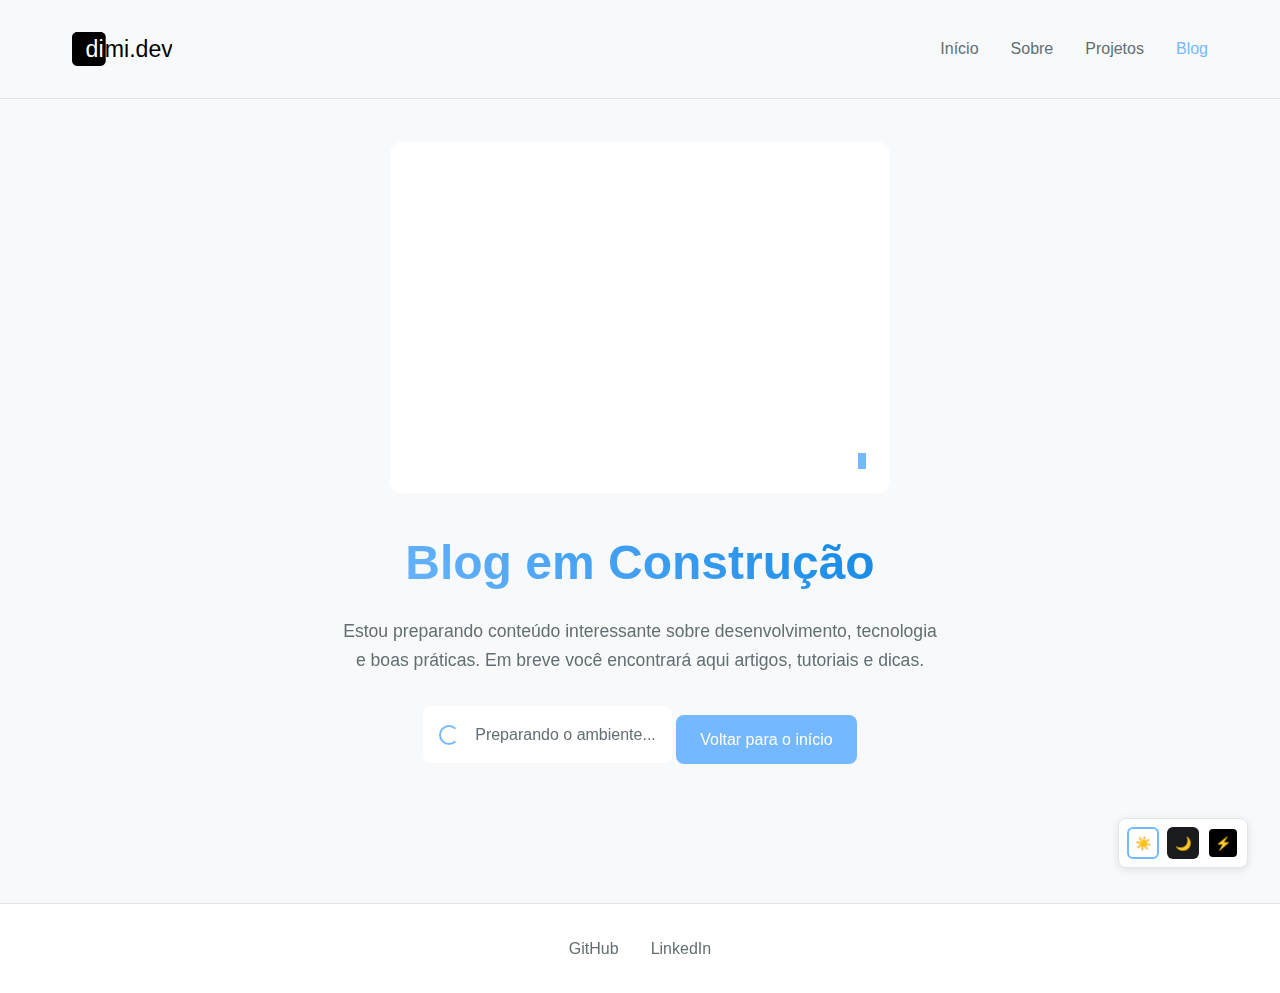
==== commit d6b98d54: "feat: logo changing color scheme with theme, fix: logo" ====
--- a/pages/blog/index.html
+++ b/pages/blog/index.html
@@ -26,8 +26,8 @@
                     ☰
                 </button>
                 <a href="/" class="logo-link">
-                    <img src="/assets/img/logo.svg" alt="Logo dimi.dev" class="logo-img">
-                    mi.dev
+                    <img src="/assets/img/logo-dark.svg" alt="Logo dimi.dev" class="logo-light">
+                    <img src="/assets/img/logo-light.svg" alt="Logo dimi.dev" class="logo-dark">
                 </a>
             </div>
             <ul class="nav-links">
--- a/assets/css/style.css
+++ b/assets/css/style.css
@@ -46,27 +46,6 @@
   display: flex;
   justify-content: space-between;
   align-items: center;
-}
-
-.logo {
-  display: flex;
-  align-items: center;
-  gap: var(--spacing-xs);
-}
-
-.logo a {
-  font-size: 1.5rem;
-  font-weight: 600;
-  color: var(--text-primary);
-  text-decoration: none;
-  display: flex;
-  align-items: center;
-}
-
-.logo img {
-  width: 40px;
-  height: 40px;
-  margin-right: 0;
 }
 
 .nav-links {
@@ -185,4 +164,5 @@
   .subtitle {
       font-size: 1.2rem;
   }
+
 }--- a/assets/css/components/header.css
+++ b/assets/css/components/header.css
@@ -91,7 +91,7 @@
   display: flex;
   justify-content: space-between;
   align-items: center;
-  position: relative; /* Para posicionamento do menu mobile */
+  position: relative;
 }
 
 .mobile-menu-btn {
@@ -102,7 +102,7 @@
   font-size: 1.5rem;
   cursor: pointer;
   padding: 0.5rem;
-  z-index: 102; /* Garantir que fique acima do menu */
+  z-index: 102;
 }
 
 @media (max-width: 768px) {
@@ -157,4 +157,69 @@
   .nav-links a:hover {
       background: var(--bg-secondary);
   }
+}
+
+.logo {
+  display: block;
+  width: 100px;
+}
+
+.logo img {
+  width: 100%;
+  height: 100%;
+  object-fit: contain;
+}
+
+.logo-light {
+  display: none;
+}
+
+.logo-dark {
+  display: block;
+}
+
+/* Light theme */
+:root[data-theme="light"] .logo-light {
+  display: block;
+}
+
+:root[data-theme="light"] .logo-dark {
+  display: none;
+}
+
+/* Dark theme */
+:root[data-theme="dark"] .logo-light {
+  display: none;
+}
+
+:root[data-theme="dark"] .logo-dark {
+  display: block;
+}
+
+@media (prefers-color-scheme: light) {
+  :root:not([data-theme]) .logo-light {
+      display: block;
+  }
+
+  :root:not([data-theme]) .logo-dark {
+      display: none;
+  }
+}
+
+@media (prefers-color-scheme: dark) {
+  :root:not([data-theme]) .logo-light {
+      display: none;
+  }
+
+  :root:not([data-theme]) .logo-dark {
+      display: block;
+  }
+}
+
+/* Mobile adjustments */
+@media (max-width: 768px) {
+  .logo {
+      width: 100px;
+      display: flex;
+  }
 }--- a/assets/css/components/header.css
+++ b/assets/css/components/header.css
@@ -91,7 +91,7 @@
   display: flex;
   justify-content: space-between;
   align-items: center;
-  position: relative; /* Para posicionamento do menu mobile */
+  position: relative;
 }
 
 .mobile-menu-btn {
@@ -102,7 +102,7 @@
   font-size: 1.5rem;
   cursor: pointer;
   padding: 0.5rem;
-  z-index: 102; /* Garantir que fique acima do menu */
+  z-index: 102;
 }
 
 @media (max-width: 768px) {
@@ -157,4 +157,69 @@
   .nav-links a:hover {
       background: var(--bg-secondary);
   }
+}
+
+.logo {
+  display: block;
+  width: 100px;
+}
+
+.logo img {
+  width: 100%;
+  height: 100%;
+  object-fit: contain;
+}
+
+.logo-light {
+  display: none;
+}
+
+.logo-dark {
+  display: block;
+}
+
+/* Light theme */
+:root[data-theme="light"] .logo-light {
+  display: block;
+}
+
+:root[data-theme="light"] .logo-dark {
+  display: none;
+}
+
+/* Dark theme */
+:root[data-theme="dark"] .logo-light {
+  display: none;
+}
+
+:root[data-theme="dark"] .logo-dark {
+  display: block;
+}
+
+@media (prefers-color-scheme: light) {
+  :root:not([data-theme]) .logo-light {
+      display: block;
+  }
+
+  :root:not([data-theme]) .logo-dark {
+      display: none;
+  }
+}
+
+@media (prefers-color-scheme: dark) {
+  :root:not([data-theme]) .logo-light {
+      display: none;
+  }
+
+  :root:not([data-theme]) .logo-dark {
+      display: block;
+  }
+}
+
+/* Mobile adjustments */
+@media (max-width: 768px) {
+  .logo {
+      width: 100px;
+      display: flex;
+  }
 }